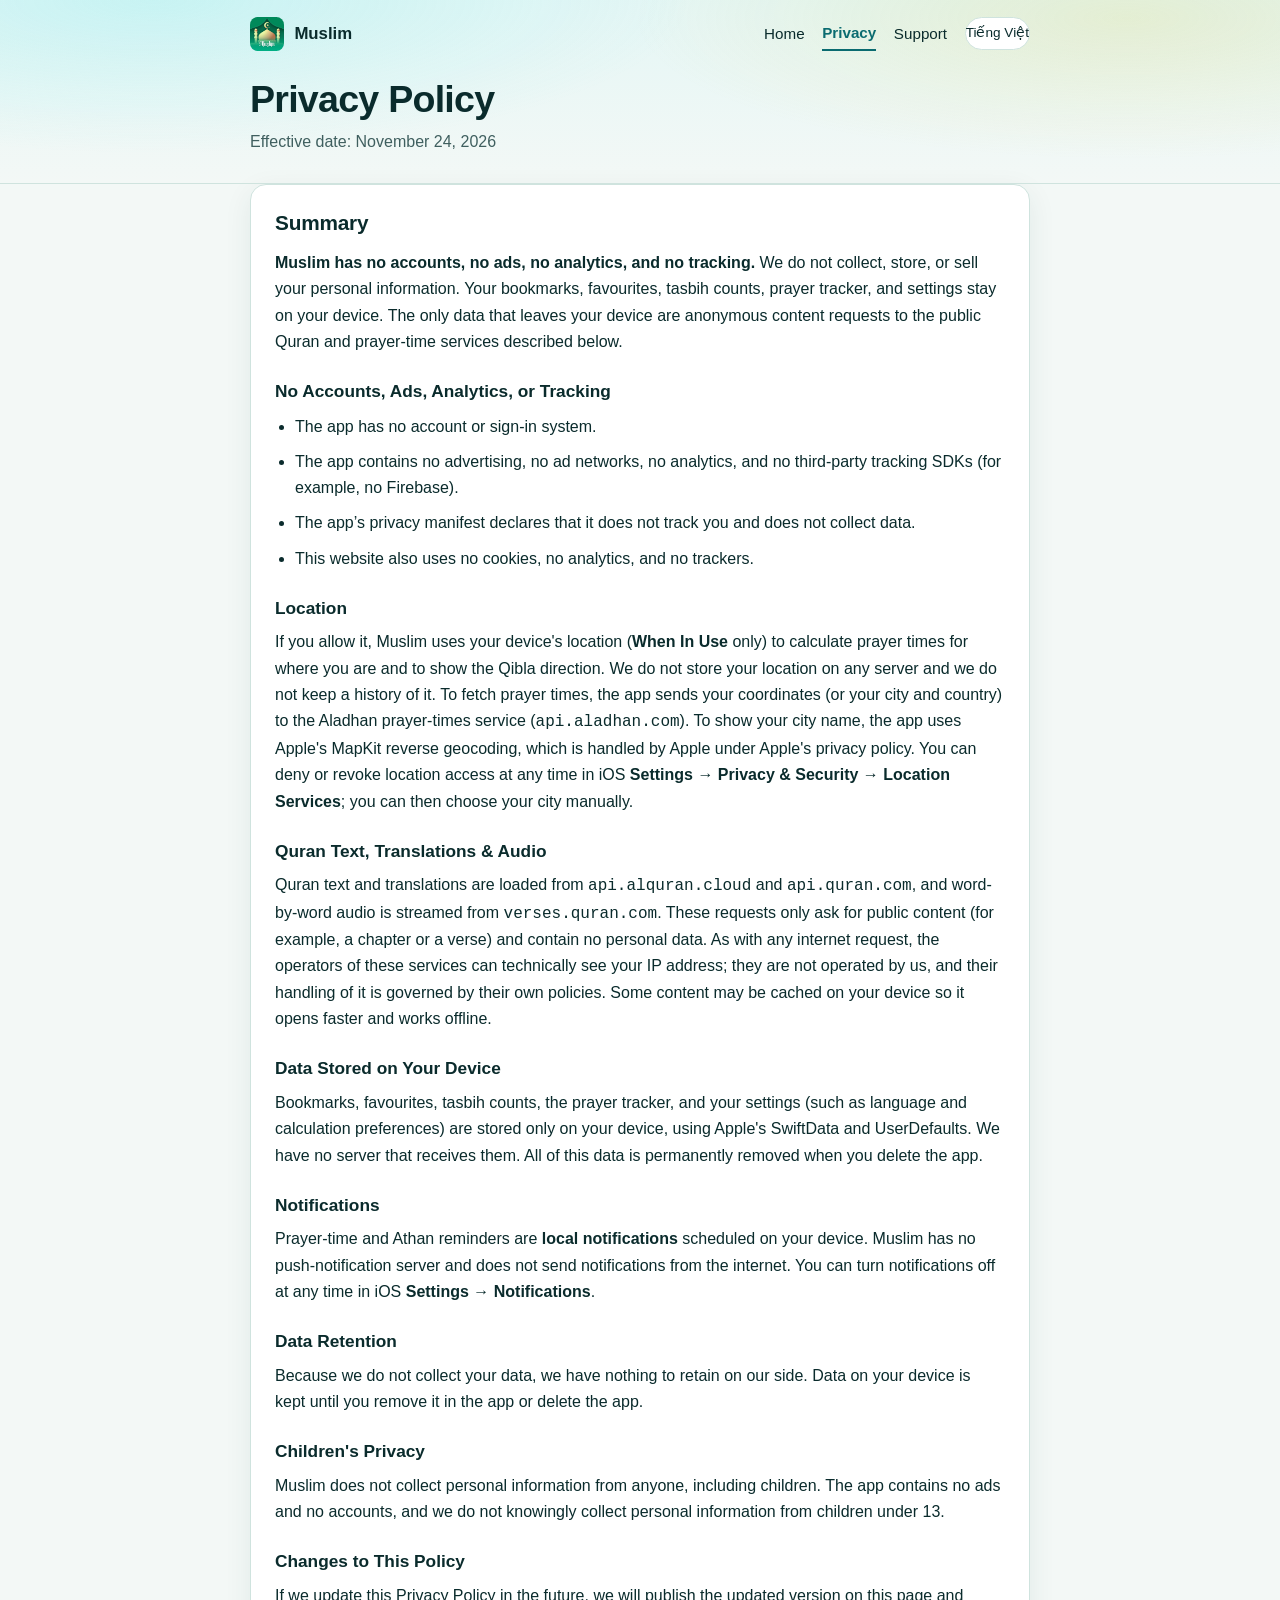
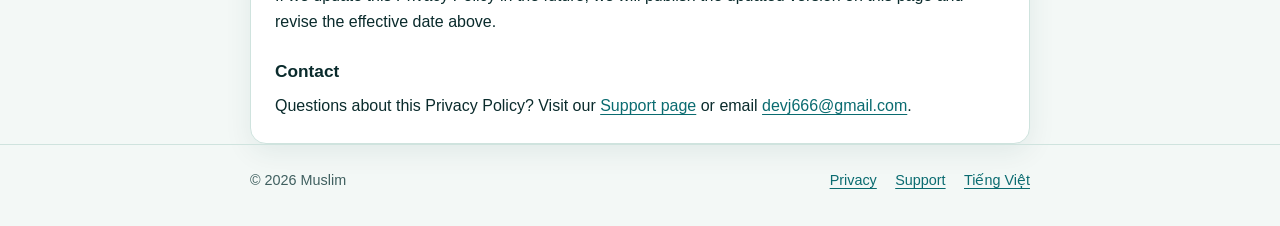
==== privacy/index.html @ b5f630de "feat: static privacy & support site for Muslim app" ====
<!DOCTYPE html>
<html lang="en">
<head>
  <meta charset="utf-8">
  <meta name="viewport" content="width=device-width, initial-scale=1">
  <title>Privacy Policy — Muslim</title>
  <meta name="description" content="Muslim Privacy Policy. No accounts, no ads, no analytics, no tracking. Your data stays on your device.">
  <link rel="icon" type="image/png" href="../assets/app-icon.png">
  <link rel="stylesheet" href="../styles.css">
</head>
<body>
  <a class="skip-link" href="#main">Skip to content</a>

  <header class="site-header">
    <div class="container">
      <nav class="nav-bar" aria-label="Primary navigation">
        <a class="brand" href="../">
          <img class="brand-icon" src="../assets/app-icon.png" alt="" width="34" height="34">
          <span>Muslim</span>
        </a>
        <div class="nav-links">
          <a href="../">Home</a>
          <a href="../privacy/" aria-current="page">Privacy</a>
          <a href="../support/">Support</a>
          <a class="lang-pill" href="../vi/privacy/" hreflang="vi" lang="vi">Tiếng Việt</a>
        </div>
      </nav>

      <div class="page-title">
        <h1>Privacy Policy</h1>
        <p>Effective date: November 24, 2026</p>
      </div>
    </div>
  </header>

  <main id="main" class="container">
    <article class="card">
      <h2>Summary</h2>
      <p><strong>Muslim has no accounts, no ads, no analytics, and no tracking.</strong> We do not collect, store, or sell your personal information. Your bookmarks, favourites, tasbih counts, prayer tracker, and settings stay on your device. The only data that leaves your device are anonymous content requests to the public Quran and prayer-time services described below.</p>

      <h3>No Accounts, Ads, Analytics, or Tracking</h3>
      <ul class="policy-list">
        <li>The app has no account or sign-in system.</li>
        <li>The app contains no advertising, no ad networks, no analytics, and no third-party tracking SDKs (for example, no Firebase).</li>
        <li>The app’s privacy manifest declares that it does not track you and does not collect data.</li>
        <li>This website also uses no cookies, no analytics, and no trackers.</li>
      </ul>

      <h3>Location</h3>
      <p>If you allow it, Muslim uses your device's location (<strong>When In Use</strong> only) to calculate prayer times for where you are and to show the Qibla direction. We do not store your location on any server and we do not keep a history of it. To fetch prayer times, the app sends your coordinates (or your city and country) to the Aladhan prayer-times service (<code>api.aladhan.com</code>). To show your city name, the app uses Apple's MapKit reverse geocoding, which is handled by Apple under Apple's privacy policy. You can deny or revoke location access at any time in iOS <strong>Settings &rarr; Privacy &amp; Security &rarr; Location Services</strong>; you can then choose your city manually.</p>

      <h3>Quran Text, Translations &amp; Audio</h3>
      <p>Quran text and translations are loaded from <code>api.alquran.cloud</code> and <code>api.quran.com</code>, and word-by-word audio is streamed from <code>verses.quran.com</code>. These requests only ask for public content (for example, a chapter or a verse) and contain no personal data. As with any internet request, the operators of these services can technically see your IP address; they are not operated by us, and their handling of it is governed by their own policies. Some content may be cached on your device so it opens faster and works offline.</p>

      <h3>Data Stored on Your Device</h3>
      <p>Bookmarks, favourites, tasbih counts, the prayer tracker, and your settings (such as language and calculation preferences) are stored only on your device, using Apple's SwiftData and UserDefaults. We have no server that receives them. All of this data is permanently removed when you delete the app.</p>

      <h3>Notifications</h3>
      <p>Prayer-time and Athan reminders are <strong>local notifications</strong> scheduled on your device. Muslim has no push-notification server and does not send notifications from the internet. You can turn notifications off at any time in iOS <strong>Settings &rarr; Notifications</strong>.</p>

      <h3>Data Retention</h3>
      <p>Because we do not collect your data, we have nothing to retain on our side. Data on your device is kept until you remove it in the app or delete the app.</p>

      <h3>Children's Privacy</h3>
      <p>Muslim does not collect personal information from anyone, including children. The app contains no ads and no accounts, and we do not knowingly collect personal information from children under 13.</p>

      <h3>Changes to This Policy</h3>
      <p>If we update this Privacy Policy in the future, we will publish the updated version on this page and revise the effective date above.</p>

      <h3>Contact</h3>
      <p>Questions about this Privacy Policy? Visit our <a href="../support/">Support page</a> or email <a href="mailto:devj666@gmail.com">devj666@gmail.com</a>.</p>
    </article>
  </main>

  <footer class="site-footer">
    <div class="container footer-inner">
      <span>&copy; 2026 Muslim</span>
      <div class="footer-links">
        <a href="../privacy/">Privacy</a>
        <a href="../support/">Support</a>
        <a href="../vi/privacy/" lang="vi">Tiếng Việt</a>
      </div>
    </div>
  </footer>
</body>
</html>
---- styles.css ----
:root {
  --bg: #f3f8f6;
  --surface: #ffffff;
  --surface-alt: #e8f3f0;
  --ink: #0a2b2c;
  --muted: #3f5f5f;
  --border: #cfe3de;
  --sky: #2fb7bd;
  --sky-light: #61e7ec;
  --mint: #ddcc4b;
  --green: #32b518;
  --link: #0a6b70;
  --accent-text: #1d6e0e;
  --accent-bg: #eef7d8;
  --shadow: 0 8px 28px rgba(13, 67, 68, 0.08);
  --radius: 16px;
}

@media (prefers-color-scheme: dark) {
  :root {
    --bg: #0d4344;
    --surface: #0d4749;
    --surface-alt: #115457;
    --ink: #eefafa;
    --muted: #a9cfcf;
    --border: #1d6063;
    --link: #61e7ec;
    --accent-text: #ddcc4b;
    --accent-bg: rgba(221, 204, 75, 0.14);
    --shadow: 0 10px 30px rgba(0, 0, 0, 0.35);
  }
}

*, *::before, *::after { box-sizing: border-box; }
html { color-scheme: light dark; scroll-behavior: smooth; }

body {
  margin: 0;
  font-family: -apple-system, BlinkMacSystemFont, "SF Pro Text", "Segoe UI", Roboto, Helvetica, Arial, sans-serif;
  font-size: 1rem;
  line-height: 1.65;
  color: var(--ink);
  background: var(--bg);
  -webkit-font-smoothing: antialiased;
}

.skip-link {
  position: absolute;
  left: -9999px;
  top: 0;
  background: var(--ink);
  color: var(--bg);
  padding: 0.6rem 1rem;
  border-radius: 0 0 8px 0;
  font-weight: 600;
  z-index: 100;
}
.skip-link:focus { left: 0; }

a { color: var(--link); text-underline-offset: 0.18em; }
a:hover { opacity: 0.85; }
:focus-visible { outline: 3px solid var(--sky); outline-offset: 2px; border-radius: 4px; }

.container { width: 100%; max-width: 820px; margin: 0 auto; padding: 0 1.25rem; }

.site-header {
  position: relative;
  overflow: hidden;
  border-bottom: 1px solid var(--border);
  background:
    radial-gradient(60% 120% at 12% 0%, rgba(97, 231, 236, 0.22), transparent 70%),
    radial-gradient(55% 110% at 88% 10%, rgba(221, 204, 75, 0.20), transparent 70%),
    linear-gradient(180deg, rgba(97, 231, 236, 0.10) 0%, transparent 100%);
  padding: 1rem 0 1.75rem;
}

.nav-bar {
  display: flex;
  flex-wrap: wrap;
  align-items: center;
  justify-content: space-between;
  gap: 0.75rem 1.25rem;
}

.brand {
  display: inline-flex;
  align-items: center;
  gap: 0.65rem;
  color: var(--ink);
  text-decoration: none;
  font-weight: 700;
  font-size: 1.05rem;
}

.brand-icon { width: 34px; height: 34px; border-radius: 22.5%; display: block; }
.nav-links { display: flex; flex-wrap: wrap; align-items: center; gap: 0.5rem 1.1rem; font-size: 0.95rem; }
.nav-links a { color: var(--ink); text-decoration: none; font-weight: 500; padding: 0.25rem 0; }
.nav-links a[aria-current="page"] { color: var(--link); font-weight: 700; border-bottom: 2px solid var(--link); }
.lang-pill {
  padding: 0.25rem 0.65rem;
  border: 1px solid var(--border);
  border-radius: 999px;
  background: var(--surface);
  font-size: 0.85rem;
  font-weight: 600;
  color: var(--ink);
  text-decoration: none;
}

.hero { padding-top: 2rem; display: flex; flex-direction: column; align-items: flex-start; gap: 1rem; }
.hero-top { display: flex; align-items: center; gap: 1.15rem; }
.hero-icon { width: 76px; height: 76px; border-radius: 22.5%; box-shadow: var(--shadow); flex-shrink: 0; }
.hero h1, .page-title h1 { margin: 0; font-size: clamp(1.75rem, 4vw, 2.35rem); line-height: 1.2; letter-spacing: -0.02em; }
.tagline { margin: 0.25rem 0 0; font-size: 1.1rem; color: var(--muted); font-weight: 500; }
.page-title { padding-top: 1.6rem; }
.page-title p { margin: 0.45rem 0 0; color: var(--muted); }

.badge {
  display: inline-block;
  padding: 0.35rem 0.85rem;
  border-radius: 999px;
  background: var(--accent-bg);
  color: var(--accent-text);
  font-weight: 600;
  font-size: 0.9rem;
  border: 1px solid rgba(50, 181, 24, 0.30);
}

main { padding: 2rem 0 3rem; }
.card {
  background: var(--surface);
  border: 1px solid var(--border);
  border-radius: var(--radius);
  padding: 1.5rem;
  box-shadow: var(--shadow);
}
.card + .card { margin-top: 1.25rem; }

h2 { margin: 0 0 0.85rem; font-size: 1.3rem; line-height: 1.3; letter-spacing: -0.01em; }
h3 { margin: 1.35rem 0 0.45rem; font-size: 1.08rem; }
p { margin: 0 0 0.9rem; }
p:last-child { margin-bottom: 0; }

.feature-list { list-style: none; padding: 0; margin: 0; display: grid; gap: 0.85rem; }
.feature-list li {
  padding: 0.95rem 1.05rem;
  border-radius: 12px;
  background: var(--surface-alt);
  border: 1px solid var(--border);
}
.feature-list strong { display: block; margin-bottom: 0.2rem; color: var(--ink); }
.feature-list span { color: var(--muted); font-size: 0.96rem; }

.policy-list { padding-left: 1.25rem; margin: 0.5rem 0 1rem; }
.policy-list li + li { margin-top: 0.55rem; }

.faq-list { display: grid; gap: 0.9rem; }
.faq-item {
  border: 1px solid var(--border);
  border-radius: 12px;
  padding: 1rem 1.15rem;
  background: var(--surface);
}
.faq-item h3 { margin: 0 0 0.45rem; font-size: 1.05rem; color: var(--ink); }
.faq-item p { color: var(--muted); margin: 0; }

.actions { display: flex; flex-wrap: wrap; gap: 0.75rem; margin-top: 1.25rem; }
.btn {
  display: inline-block;
  padding: 0.65rem 1.15rem;
  border-radius: 10px;
  font-weight: 600;
  text-decoration: none;
  border: 1px solid var(--border);
  background: var(--surface);
  color: var(--ink);
}
.btn-primary {
  background: linear-gradient(135deg, #DDCC4B 0%, #32B518 100%);
  color: #0d4344;
  border-color: transparent;
}

.site-footer {
  border-top: 1px solid var(--border);
  padding: 1.5rem 0 2.25rem;
  color: var(--muted);
  font-size: 0.9rem;
}
.footer-inner { display: flex; flex-wrap: wrap; justify-content: space-between; gap: 0.75rem 1.5rem; }
.footer-links { display: flex; flex-wrap: wrap; gap: 0.5rem 1.15rem; }

@media (max-width: 560px) {
  .hero-icon { width: 62px; height: 62px; }
  .card { padding: 1.15rem; }
}
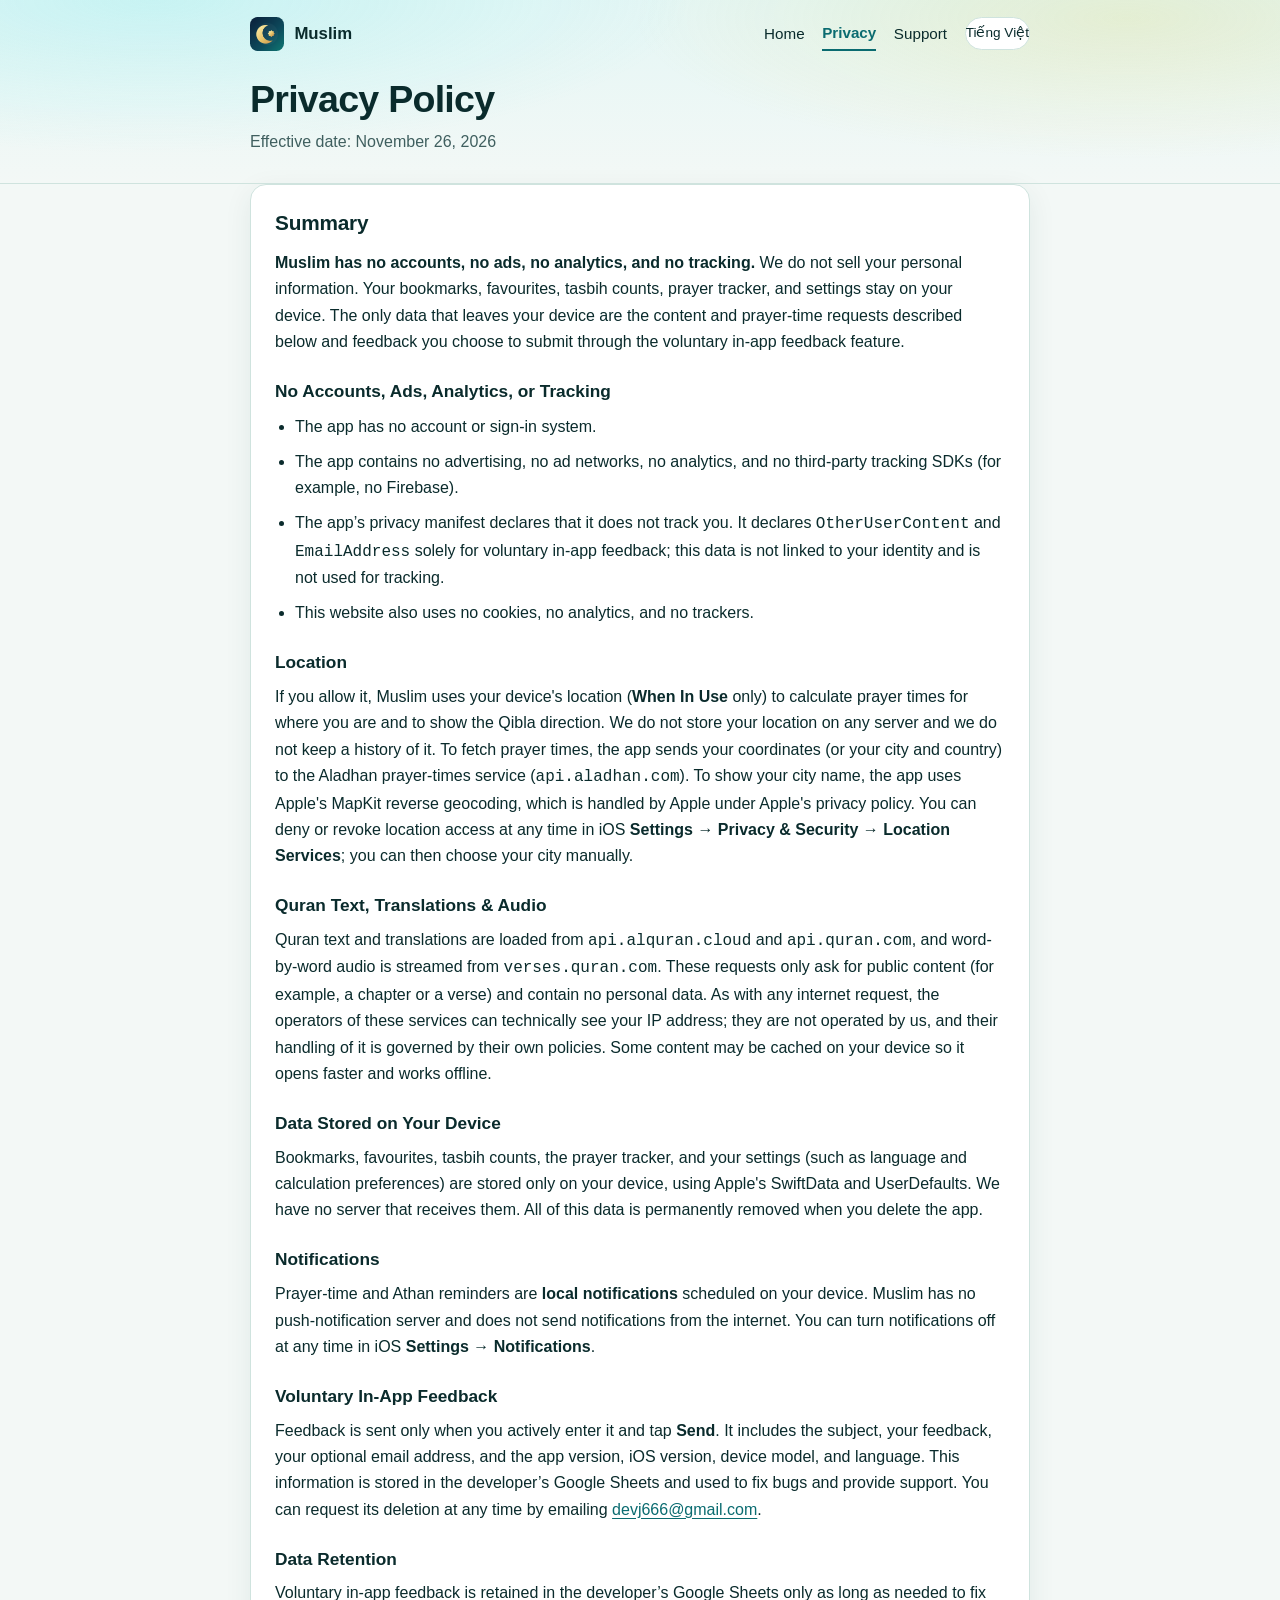
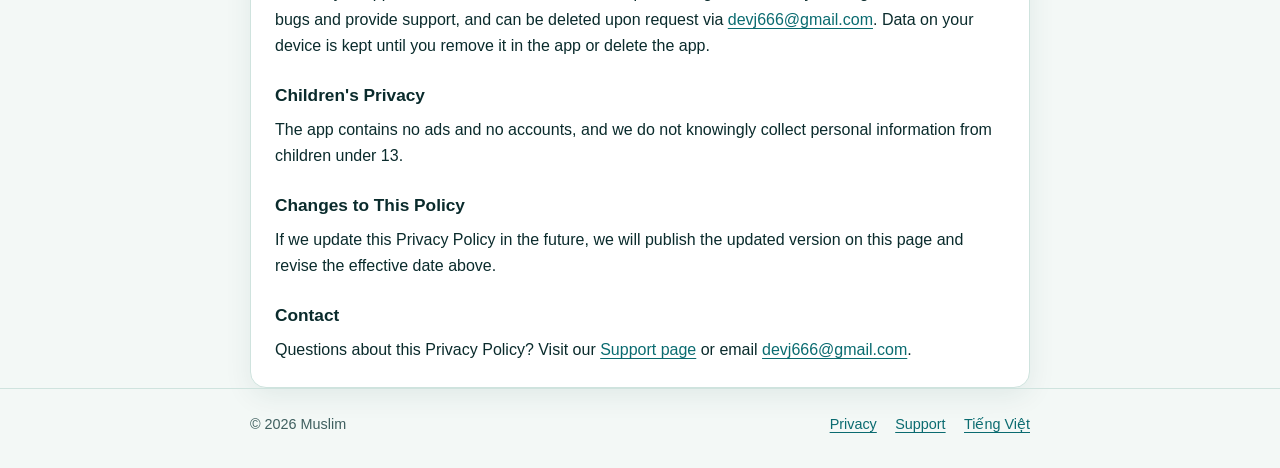
==== commit b4384b52: "docs: update privacy policy for in-app feedback" ====
--- a/privacy/index.html
+++ b/privacy/index.html
@@ -4,7 +4,7 @@
   <meta charset="utf-8">
   <meta name="viewport" content="width=device-width, initial-scale=1">
   <title>Privacy Policy — Muslim</title>
-  <meta name="description" content="Muslim Privacy Policy. No accounts, no ads, no analytics, no tracking. Your data stays on your device.">
+  <meta name="description" content="Muslim Privacy Policy. No accounts, no ads, no analytics, no tracking.">
   <link rel="icon" type="image/png" href="../assets/app-icon.png">
   <link rel="stylesheet" href="../styles.css">
 </head>
@@ -28,7 +28,7 @@
 
       <div class="page-title">
         <h1>Privacy Policy</h1>
-        <p>Effective date: November 24, 2026</p>
+        <p>Effective date: November 26, 2026</p>
       </div>
     </div>
   </header>
@@ -36,13 +36,13 @@
   <main id="main" class="container">
     <article class="card">
       <h2>Summary</h2>
-      <p><strong>Muslim has no accounts, no ads, no analytics, and no tracking.</strong> We do not collect, store, or sell your personal information. Your bookmarks, favourites, tasbih counts, prayer tracker, and settings stay on your device. The only data that leaves your device are anonymous content requests to the public Quran and prayer-time services described below.</p>
+      <p><strong>Muslim has no accounts, no ads, no analytics, and no tracking.</strong> We do not sell your personal information. Your bookmarks, favourites, tasbih counts, prayer tracker, and settings stay on your device. The only data that leaves your device are the content and prayer-time requests described below and feedback you choose to submit through the voluntary in-app feedback feature.</p>
 
       <h3>No Accounts, Ads, Analytics, or Tracking</h3>
       <ul class="policy-list">
         <li>The app has no account or sign-in system.</li>
         <li>The app contains no advertising, no ad networks, no analytics, and no third-party tracking SDKs (for example, no Firebase).</li>
-        <li>The app’s privacy manifest declares that it does not track you and does not collect data.</li>
+        <li>The app’s privacy manifest declares that it does not track you. It declares <code>OtherUserContent</code> and <code>EmailAddress</code> solely for voluntary in-app feedback; this data is not linked to your identity and is not used for tracking.</li>
         <li>This website also uses no cookies, no analytics, and no trackers.</li>
       </ul>
 
@@ -58,11 +58,14 @@
       <h3>Notifications</h3>
       <p>Prayer-time and Athan reminders are <strong>local notifications</strong> scheduled on your device. Muslim has no push-notification server and does not send notifications from the internet. You can turn notifications off at any time in iOS <strong>Settings &rarr; Notifications</strong>.</p>
 
+      <h3>Voluntary In-App Feedback</h3>
+      <p>Feedback is sent only when you actively enter it and tap <strong>Send</strong>. It includes the subject, your feedback, your optional email address, and the app version, iOS version, device model, and language. This information is stored in the developer’s Google Sheets and used to fix bugs and provide support. You can request its deletion at any time by emailing <a href="mailto:devj666@gmail.com">devj666@gmail.com</a>.</p>
+
       <h3>Data Retention</h3>
-      <p>Because we do not collect your data, we have nothing to retain on our side. Data on your device is kept until you remove it in the app or delete the app.</p>
+      <p>Voluntary in-app feedback is retained in the developer’s Google Sheets only as long as needed to fix bugs and provide support, and can be deleted upon request via <a href="mailto:devj666@gmail.com">devj666@gmail.com</a>. Data on your device is kept until you remove it in the app or delete the app.</p>
 
       <h3>Children's Privacy</h3>
-      <p>Muslim does not collect personal information from anyone, including children. The app contains no ads and no accounts, and we do not knowingly collect personal information from children under 13.</p>
+      <p>The app contains no ads and no accounts, and we do not knowingly collect personal information from children under 13.</p>
 
       <h3>Changes to This Policy</h3>
       <p>If we update this Privacy Policy in the future, we will publish the updated version on this page and revise the effective date above.</p>
